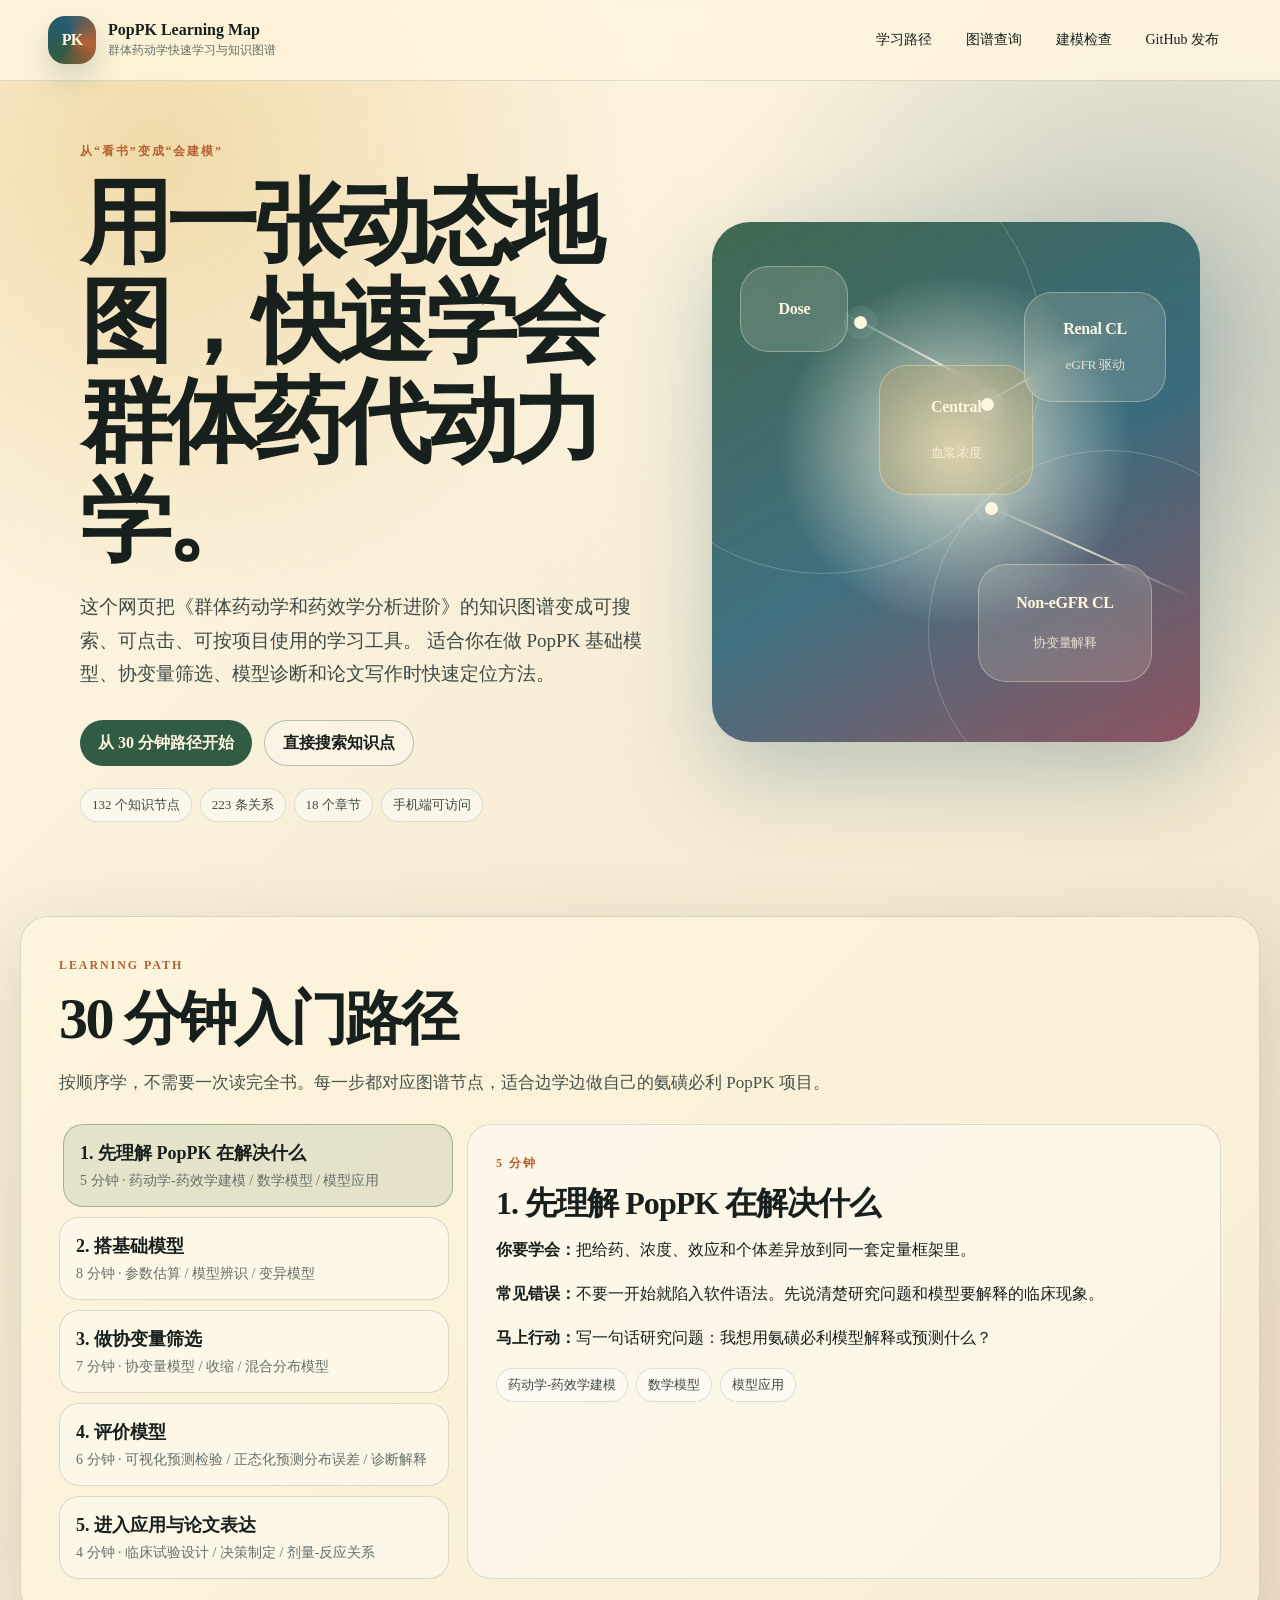
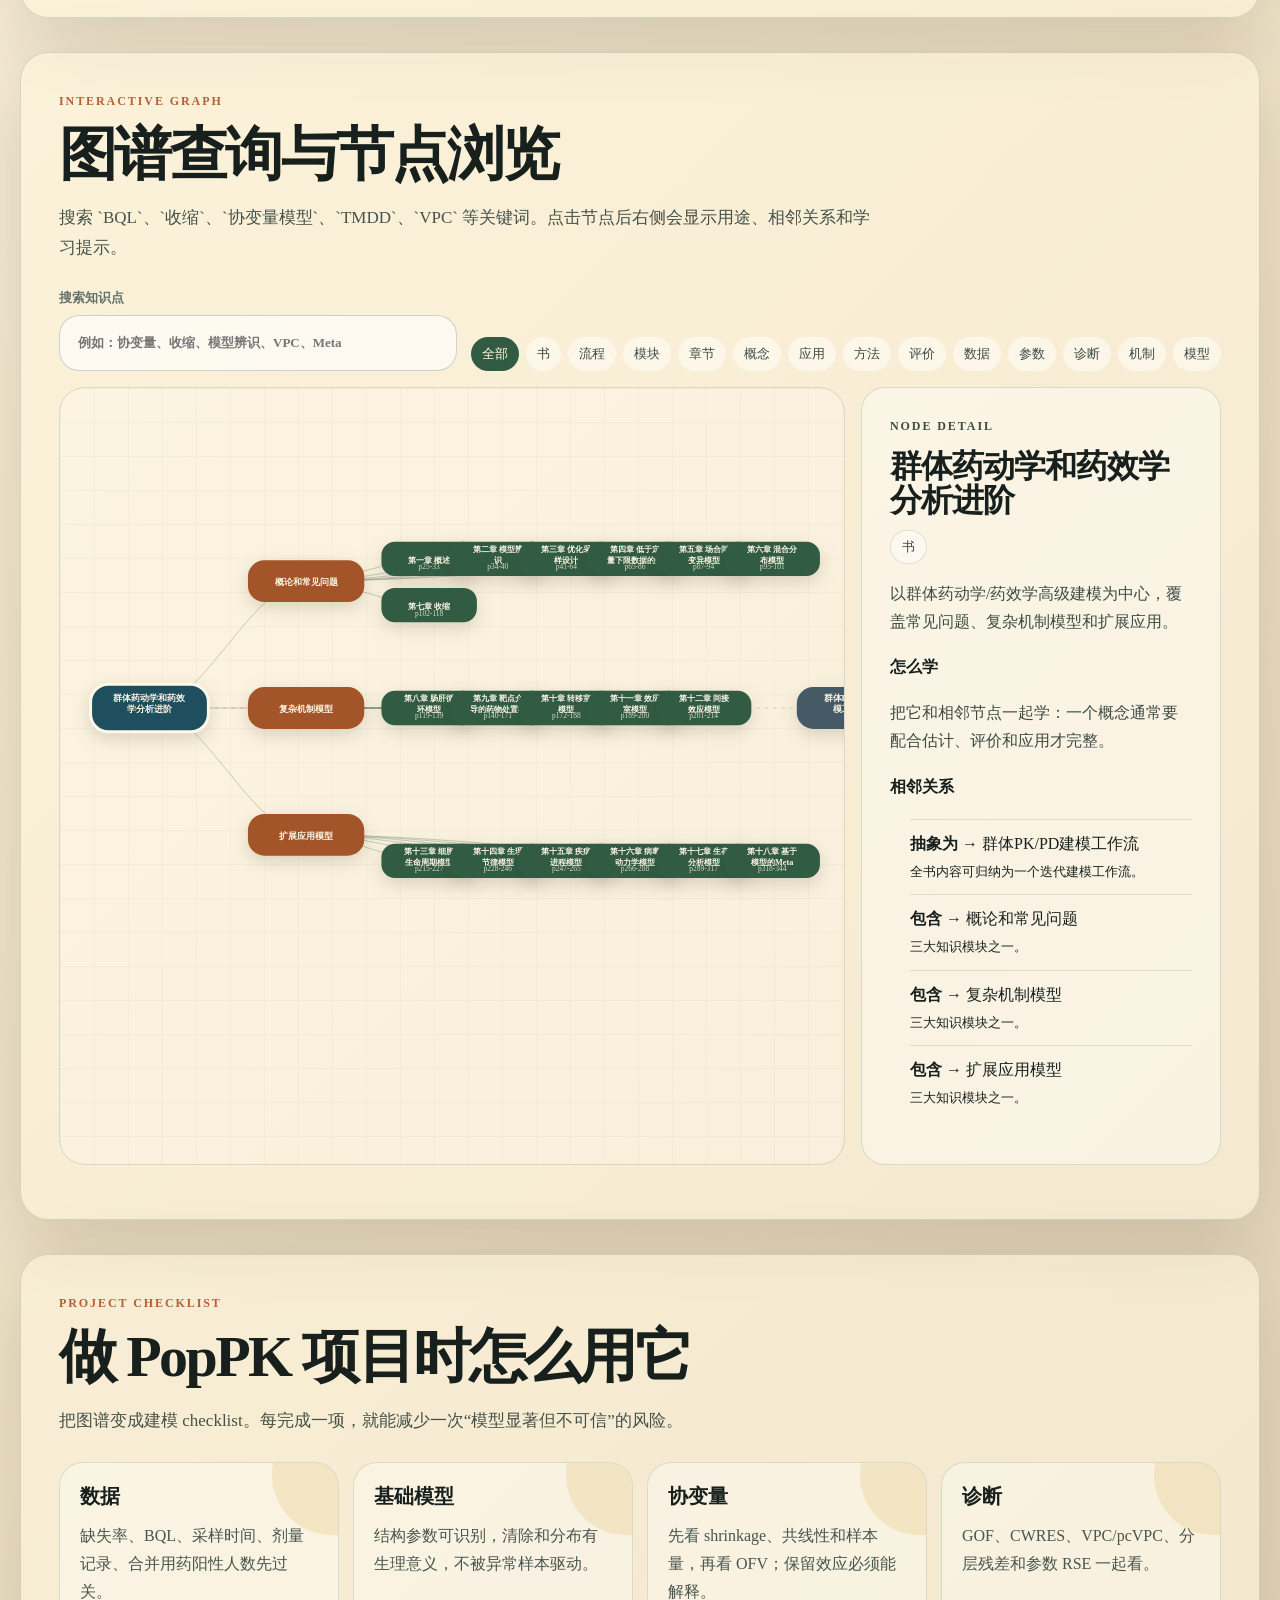
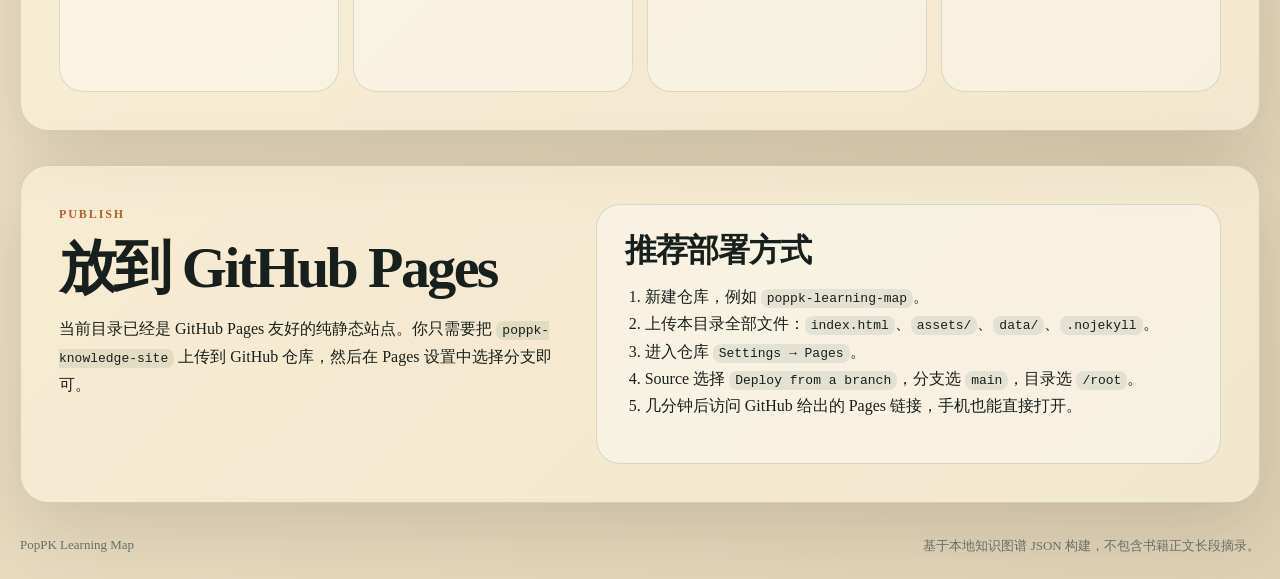
==== index.html @ 2af480b2 "Add PopPK learning map site" ====
<!doctype html>
<html lang="zh-CN">
<head>
  <meta charset="utf-8">
  <meta name="viewport" content="width=device-width, initial-scale=1">
  <meta name="description" content="群体药动学和药效学分析进阶知识图谱：可搜索、可视化、移动端友好的 PopPK 快速学习网站。">
  <title>PopPK 快速学习地图</title>
  <link rel="stylesheet" href="assets/styles.css">
</head>
<body>
  <div class="grain" aria-hidden="true"></div>

  <header class="site-header">
    <a class="brand" href="#top" aria-label="返回首页">
      <span class="brand-mark">PK</span>
      <span>
        <strong>PopPK Learning Map</strong>
        <small>群体药动学快速学习与知识图谱</small>
      </span>
    </a>
    <nav class="top-nav" aria-label="主导航">
      <a href="#learn">学习路径</a>
      <a href="#explore">图谱查询</a>
      <a href="#checklist">建模检查</a>
      <a href="#github">GitHub 发布</a>
    </nav>
  </header>

  <main id="top">
    <section class="hero section-grid">
      <div class="hero-copy">
        <p class="eyebrow">从“看书”变成“会建模”</p>
        <h1>用一张动态地图，快速学会群体药代动力学。</h1>
        <p class="hero-text">
          这个网页把《群体药动学和药效学分析进阶》的知识图谱变成可搜索、可点击、可按项目使用的学习工具。
          适合你在做 PopPK 基础模型、协变量筛选、模型诊断和论文写作时快速定位方法。
        </p>
        <div class="hero-actions">
          <a class="button primary" href="#learn">从 30 分钟路径开始</a>
          <a class="button ghost" href="#explore">直接搜索知识点</a>
        </div>
        <div class="quick-stats" id="quickStats" aria-live="polite">
          <span>载入知识图谱中...</span>
        </div>
      </div>

      <div class="kinetic-card" aria-label="药动学双通道动画示意">
        <div class="compartment dose">Dose</div>
        <div class="flow-line line-a"></div>
        <div class="compartment central">Central<br><small>血浆浓度</small></div>
        <div class="flow-line line-b"></div>
        <div class="compartment renal">Renal CL<br><small>eGFR 驱动</small></div>
        <div class="flow-line line-c"></div>
        <div class="compartment nonrenal">Non-eGFR CL<br><small>协变量解释</small></div>
        <div class="pulse-dot dot-1"></div>
        <div class="pulse-dot dot-2"></div>
        <div class="pulse-dot dot-3"></div>
      </div>
    </section>

    <section class="section" id="learn">
      <div class="section-heading">
        <p class="eyebrow">Learning path</p>
        <h2>30 分钟入门路径</h2>
        <p>按顺序学，不需要一次读完全书。每一步都对应图谱节点，适合边学边做自己的氨磺必利 PopPK 项目。</p>
      </div>
      <div class="learning-board">
        <div class="lesson-list" id="lessonList"></div>
        <article class="lesson-detail" id="lessonDetail">
          <p class="eyebrow">选择左侧步骤</p>
          <h3>学习目标会显示在这里</h3>
          <p>点击任意学习步骤，查看该阶段要掌握的概念、常见错误和项目中该做的检查。</p>
        </article>
      </div>
    </section>

    <section class="section explore" id="explore">
      <div class="section-heading">
        <p class="eyebrow">Interactive graph</p>
        <h2>图谱查询与节点浏览</h2>
        <p>搜索 `BQL`、`收缩`、`协变量模型`、`TMDD`、`VPC` 等关键词。点击节点后右侧会显示用途、相邻关系和学习提示。</p>
      </div>

      <div class="search-panel">
        <label class="search-box">
          <span>搜索知识点</span>
          <input id="searchInput" type="search" placeholder="例如：协变量、收缩、模型辨识、VPC、Meta">
        </label>
        <div class="type-filters" id="typeFilters" aria-label="节点类型筛选"></div>
      </div>

      <div class="explorer-layout">
        <div class="graph-shell">
          <svg id="graphSvg" viewBox="0 0 1180 760" role="img" aria-label="可视化知识图谱"></svg>
        </div>
        <aside class="node-panel" id="nodePanel">
          <p class="eyebrow">Node detail</p>
          <h3>点击一个节点</h3>
          <p>这里会显示概念解释、所在章节和相邻关系。</p>
        </aside>
      </div>

      <div class="result-strip" id="resultStrip" aria-live="polite"></div>
    </section>

    <section class="section" id="checklist">
      <div class="section-heading">
        <p class="eyebrow">Project checklist</p>
        <h2>做 PopPK 项目时怎么用它</h2>
        <p>把图谱变成建模 checklist。每完成一项，就能减少一次“模型显著但不可信”的风险。</p>
      </div>
      <div class="checklist-grid" id="checklistGrid"></div>
    </section>

    <section class="section github-section" id="github">
      <div>
        <p class="eyebrow">Publish</p>
        <h2>放到 GitHub Pages</h2>
        <p>
          当前目录已经是 GitHub Pages 友好的纯静态站点。你只需要把
          <code>poppk-knowledge-site</code> 上传到 GitHub 仓库，然后在 Pages 设置中选择分支即可。
        </p>
      </div>
      <div class="deploy-card">
        <h3>推荐部署方式</h3>
        <ol>
          <li>新建仓库，例如 <code>poppk-learning-map</code>。</li>
          <li>上传本目录全部文件：<code>index.html</code>、<code>assets/</code>、<code>data/</code>、<code>.nojekyll</code>。</li>
          <li>进入仓库 <code>Settings → Pages</code>。</li>
          <li>Source 选择 <code>Deploy from a branch</code>，分支选 <code>main</code>，目录选 <code>/root</code>。</li>
          <li>几分钟后访问 GitHub 给出的 Pages 链接，手机也能直接打开。</li>
        </ol>
      </div>
    </section>
  </main>

  <footer class="site-footer">
    <span>PopPK Learning Map</span>
    <span>基于本地知识图谱 JSON 构建，不包含书籍正文长段摘录。</span>
  </footer>

  <script src="assets/app.js"></script>
</body>
</html>
---- assets/styles.css ----
:root {
  --ink: #17201c;
  --muted: #64706a;
  --paper: #fff7df;
  --cream: #f4ead2;
  --moss: #315c43;
  --copper: #b65f32;
  --lake: #235c73;
  --berry: #7b3348;
  --gold: #d8a53b;
  --line: rgba(49, 92, 67, 0.26);
  --shadow: 0 24px 80px rgba(55, 42, 22, 0.16);
  --radius: 28px;
}

* {
  box-sizing: border-box;
}

html {
  scroll-behavior: smooth;
}

body {
  margin: 0;
  color: var(--ink);
  background:
    radial-gradient(circle at 12% 4%, rgba(216, 165, 59, 0.34), transparent 30rem),
    radial-gradient(circle at 90% 9%, rgba(35, 92, 115, 0.26), transparent 28rem),
    linear-gradient(135deg, #fff8e5 0%, #efe2c7 58%, #dfd1b5 100%);
  font-family: "LXGW WenKai", "霞鹜文楷", "Noto Serif SC", "Source Han Serif SC", "Microsoft YaHei", serif;
  min-height: 100vh;
}

.grain {
  position: fixed;
  inset: 0;
  pointer-events: none;
  opacity: 0.18;
  z-index: 1;
  background-image:
    linear-gradient(rgba(23, 32, 28, 0.04) 1px, transparent 1px),
    linear-gradient(90deg, rgba(23, 32, 28, 0.035) 1px, transparent 1px);
  background-size: 26px 26px;
  mask-image: radial-gradient(circle at center, black, transparent 85%);
}

.site-header,
main,
.site-footer {
  position: relative;
  z-index: 2;
}

.site-header {
  position: sticky;
  top: 0;
  display: flex;
  align-items: center;
  justify-content: space-between;
  gap: 18px;
  padding: 16px clamp(18px, 4vw, 48px);
  background: rgba(255, 247, 223, 0.78);
  backdrop-filter: blur(16px);
  border-bottom: 1px solid rgba(49, 92, 67, 0.16);
  z-index: 20;
}

.brand {
  display: inline-flex;
  align-items: center;
  gap: 12px;
  color: inherit;
  text-decoration: none;
}

.brand-mark {
  display: grid;
  place-items: center;
  width: 48px;
  height: 48px;
  border-radius: 17px;
  color: #fff7df;
  background: conic-gradient(from 220deg, var(--moss), var(--lake), var(--copper), var(--moss));
  font-weight: 900;
  letter-spacing: -0.05em;
  box-shadow: 0 14px 28px rgba(49, 92, 67, 0.2);
}

.brand strong,
.brand small {
  display: block;
}

.brand strong {
  font-size: 16px;
  line-height: 1.1;
}

.brand small {
  color: var(--muted);
  font-size: 12px;
  margin-top: 3px;
}

.top-nav {
  display: flex;
  align-items: center;
  gap: 8px;
  flex-wrap: wrap;
}

.top-nav a {
  color: var(--ink);
  text-decoration: none;
  padding: 9px 13px;
  border-radius: 999px;
  font-size: 14px;
  transition: 180ms ease;
}

.top-nav a:hover {
  background: rgba(49, 92, 67, 0.1);
  transform: translateY(-1px);
}

main {
  width: min(1240px, calc(100% - 28px));
  margin: 0 auto;
}

.section {
  margin: 34px 0;
  padding: clamp(22px, 4vw, 38px);
  border: 1px solid rgba(49, 92, 67, 0.18);
  border-radius: var(--radius);
  background: rgba(255, 247, 223, 0.58);
  box-shadow: var(--shadow);
  overflow: hidden;
}

.section-grid {
  display: grid;
  grid-template-columns: minmax(0, 1.08fr) minmax(340px, 0.92fr);
  gap: clamp(24px, 5vw, 60px);
  align-items: center;
}

.hero {
  min-height: calc(100vh - 104px);
  padding: clamp(26px, 6vw, 60px);
}

.eyebrow {
  margin: 0 0 12px;
  color: var(--copper);
  text-transform: uppercase;
  letter-spacing: 0.16em;
  font-weight: 800;
  font-size: 12px;
}

h1,
h2,
h3 {
  margin: 0;
  line-height: 1.08;
}

h1 {
  font-size: clamp(42px, 8.8vw, 92px);
  max-width: 880px;
  letter-spacing: -0.06em;
}

h2 {
  font-size: clamp(30px, 5vw, 58px);
  letter-spacing: -0.045em;
}

h3 {
  font-size: clamp(21px, 3vw, 32px);
  letter-spacing: -0.03em;
}

p {
  line-height: 1.75;
}

.hero-text {
  max-width: 720px;
  color: #3f4a44;
  font-size: clamp(16px, 2vw, 19px);
}

.hero-actions {
  display: flex;
  flex-wrap: wrap;
  gap: 12px;
  margin: 30px 0 22px;
}

.button {
  display: inline-flex;
  align-items: center;
  justify-content: center;
  min-height: 46px;
  padding: 0 18px;
  border-radius: 999px;
  color: inherit;
  text-decoration: none;
  font-weight: 800;
  transition: 180ms ease;
}

.button.primary {
  color: #fff7df;
  background: var(--moss);
}

.button.ghost {
  border: 1px solid rgba(49, 92, 67, 0.34);
  background: rgba(255, 255, 255, 0.3);
}

.button:hover {
  transform: translateY(-2px);
  box-shadow: 0 12px 28px rgba(49, 92, 67, 0.18);
}

.quick-stats {
  display: flex;
  flex-wrap: wrap;
  gap: 8px;
}

.quick-stats span,
.type-chip,
.node-chip {
  display: inline-flex;
  align-items: center;
  gap: 6px;
  min-height: 34px;
  padding: 7px 11px;
  border-radius: 999px;
  background: rgba(255, 255, 255, 0.46);
  border: 1px solid rgba(49, 92, 67, 0.16);
  color: #3d4a42;
  font-size: 13px;
}

.kinetic-card {
  position: relative;
  min-height: 520px;
  border-radius: 38px;
  background:
    radial-gradient(circle at 50% 44%, rgba(255, 247, 223, 0.84), transparent 11rem),
    linear-gradient(150deg, rgba(49, 92, 67, 0.92), rgba(35, 92, 115, 0.86) 54%, rgba(123, 51, 72, 0.82));
  overflow: hidden;
  box-shadow: 0 34px 90px rgba(35, 92, 115, 0.28);
}

.kinetic-card::before,
.kinetic-card::after {
  content: "";
  position: absolute;
  border-radius: 50%;
  border: 1px solid rgba(255, 247, 223, 0.24);
  animation: orbit 18s linear infinite;
}

.kinetic-card::before {
  width: 440px;
  height: 440px;
  left: -110px;
  top: -90px;
}

.kinetic-card::after {
  width: 360px;
  height: 360px;
  right: -90px;
  bottom: -70px;
  animation-direction: reverse;
}

.compartment {
  position: absolute;
  display: grid;
  place-items: center;
  text-align: center;
  border-radius: 28px;
  color: #fff7df;
  padding: 18px;
  font-weight: 900;
  letter-spacing: -0.02em;
  background: rgba(255, 247, 223, 0.14);
  border: 1px solid rgba(255, 247, 223, 0.34);
  backdrop-filter: blur(8px);
}

.compartment small {
  font-weight: 500;
  opacity: 0.8;
}

.dose {
  left: 28px;
  top: 44px;
  width: 108px;
  height: 86px;
}

.central {
  left: 50%;
  top: 40%;
  width: 154px;
  height: 130px;
  transform: translate(-50%, -50%);
  background: rgba(216, 165, 59, 0.22);
}

.renal {
  right: 34px;
  top: 70px;
  width: 142px;
  height: 110px;
}

.nonrenal {
  right: 48px;
  bottom: 60px;
  width: 174px;
  height: 118px;
}

.flow-line {
  position: absolute;
  height: 2px;
  background: linear-gradient(90deg, transparent, rgba(255, 247, 223, 0.78), transparent);
  transform-origin: left center;
}

.line-a {
  left: 128px;
  top: 88px;
  width: 220px;
  transform: rotate(28deg);
}

.line-b {
  left: 55%;
  top: 35%;
  width: 210px;
  transform: rotate(-29deg);
}

.line-c {
  left: 55%;
  top: 54%;
  width: 230px;
  transform: rotate(24deg);
}

.pulse-dot {
  position: absolute;
  width: 13px;
  height: 13px;
  border-radius: 50%;
  background: #fff7df;
  box-shadow: 0 0 0 10px rgba(255, 247, 223, 0.08);
  animation: molecule 4.8s ease-in-out infinite;
}

.dot-1 {
  left: 142px;
  top: 94px;
}

.dot-2 {
  left: 55%;
  top: 34%;
  animation-delay: 0.9s;
}

.dot-3 {
  left: 56%;
  top: 54%;
  animation-delay: 1.8s;
}

.section-heading {
  max-width: 820px;
  margin-bottom: 26px;
}

.section-heading p:not(.eyebrow) {
  color: #465149;
  font-size: 17px;
}

.learning-board {
  display: grid;
  grid-template-columns: minmax(260px, 390px) minmax(0, 1fr);
  gap: 18px;
}

.lesson-list {
  display: grid;
  gap: 10px;
}

.lesson-card {
  width: 100%;
  text-align: left;
  border: 1px solid rgba(49, 92, 67, 0.18);
  border-radius: 20px;
  padding: 16px;
  background: rgba(255, 255, 255, 0.36);
  color: inherit;
  cursor: pointer;
  transition: 180ms ease;
  font: inherit;
}

.lesson-card:hover,
.lesson-card.active {
  transform: translateX(4px);
  background: rgba(49, 92, 67, 0.11);
  border-color: rgba(49, 92, 67, 0.36);
}

.lesson-card strong {
  display: block;
  margin-bottom: 6px;
  font-size: 18px;
}

.lesson-card span {
  color: var(--muted);
  font-size: 14px;
}

.lesson-detail,
.node-panel,
.deploy-card {
  border-radius: 24px;
  border: 1px solid rgba(49, 92, 67, 0.17);
  background: rgba(255, 255, 255, 0.38);
  padding: clamp(18px, 3vw, 28px);
}

.lesson-detail ul,
.deploy-card ol,
.node-panel ul {
  padding-left: 20px;
  line-height: 1.7;
}

.search-panel {
  display: grid;
  grid-template-columns: minmax(280px, 1fr) auto;
  gap: 14px;
  align-items: end;
  margin-bottom: 16px;
}

.search-box {
  display: grid;
  gap: 8px;
  color: var(--muted);
  font-weight: 800;
  font-size: 13px;
}

.search-box input {
  width: 100%;
  border: 1px solid rgba(49, 92, 67, 0.24);
  border-radius: 20px;
  min-height: 56px;
  padding: 0 18px;
  background: rgba(255, 255, 255, 0.62);
  color: var(--ink);
  font: inherit;
  outline: none;
}

.search-box input:focus {
  border-color: var(--moss);
  box-shadow: 0 0 0 4px rgba(49, 92, 67, 0.12);
}

.type-filters {
  display: flex;
  flex-wrap: wrap;
  justify-content: flex-end;
  gap: 7px;
}

.type-chip {
  cursor: pointer;
  border: 0;
  font-family: inherit;
}

.type-chip.active {
  color: #fff7df;
  background: var(--moss);
}

.explorer-layout {
  display: grid;
  grid-template-columns: minmax(0, 1fr) 360px;
  gap: 16px;
}

.graph-shell {
  min-height: 520px;
  overflow: auto;
  border-radius: 26px;
  border: 1px solid rgba(49, 92, 67, 0.16);
  background:
    linear-gradient(rgba(49, 92, 67, 0.04) 1px, transparent 1px),
    linear-gradient(90deg, rgba(49, 92, 67, 0.035) 1px, transparent 1px),
    rgba(255, 255, 255, 0.22);
  background-size: 34px 34px;
}

#graphSvg {
  display: block;
  min-width: 880px;
  width: 100%;
  height: 640px;
}

.kg-edge {
  stroke: rgba(49, 92, 67, 0.28);
  stroke-width: 1.3;
  fill: none;
}

.kg-edge.semantic {
  stroke-dasharray: 5 6;
  stroke: rgba(182, 95, 50, 0.28);
}

.kg-node {
  cursor: pointer;
}

.kg-node circle,
.kg-node rect {
  filter: drop-shadow(0 8px 12px rgba(47, 40, 20, 0.16));
}

.kg-node text {
  pointer-events: none;
  font-family: "LXGW WenKai", "霞鹜文楷", "Noto Serif SC", serif;
  fill: #fff8e8;
  font-weight: 800;
}

.kg-node .caption {
  fill: rgba(255, 248, 232, 0.82);
  font-size: 10px;
  font-weight: 500;
}

.kg-node.dim {
  opacity: 0.18;
}

.kg-node.active circle,
.kg-node.active rect {
  stroke: #fff8e8;
  stroke-width: 4;
}

.node-panel {
  position: sticky;
  top: 96px;
  max-height: calc(100vh - 118px);
  overflow: auto;
}

.node-panel h3 {
  margin-bottom: 12px;
}

.node-panel p {
  color: #3d4b43;
}

.relation-list {
  list-style: none;
  padding: 0;
}

.relation-list li {
  padding: 10px 0;
  border-top: 1px solid rgba(49, 92, 67, 0.14);
}

.result-strip {
  display: grid;
  grid-template-columns: repeat(auto-fit, minmax(210px, 1fr));
  gap: 10px;
  margin-top: 16px;
}

.node-chip {
  justify-content: flex-start;
  border-radius: 17px;
  cursor: pointer;
  transition: 180ms ease;
}

.node-chip:hover {
  transform: translateY(-2px);
  background: rgba(255, 255, 255, 0.68);
}

.checklist-grid {
  display: grid;
  grid-template-columns: repeat(4, minmax(0, 1fr));
  gap: 14px;
}

.check-card {
  position: relative;
  min-height: 230px;
  border-radius: 24px;
  border: 1px solid rgba(49, 92, 67, 0.16);
  padding: 20px;
  background: rgba(255, 255, 255, 0.34);
  overflow: hidden;
}

.check-card::after {
  content: "";
  position: absolute;
  width: 120px;
  height: 120px;
  right: -54px;
  top: -48px;
  border-radius: 50%;
  background: rgba(216, 165, 59, 0.18);
}

.check-card strong {
  display: block;
  font-size: 20px;
  margin-bottom: 12px;
}

.check-card p {
  color: #49554e;
  margin: 0;
}

.github-section {
  display: grid;
  grid-template-columns: minmax(0, 0.82fr) minmax(320px, 1fr);
  gap: 24px;
  align-items: start;
}

code {
  padding: 2px 6px;
  border-radius: 8px;
  background: rgba(49, 92, 67, 0.1);
}

.site-footer {
  width: min(1240px, calc(100% - 28px));
  margin: 0 auto 24px;
  display: flex;
  justify-content: space-between;
  gap: 12px;
  color: var(--muted);
  font-size: 13px;
}

@keyframes orbit {
  to {
    transform: rotate(360deg);
  }
}

@keyframes molecule {
  0%,
  100% {
    transform: translate(0, 0) scale(0.9);
    opacity: 0.45;
  }
  50% {
    transform: translate(96px, 44px) scale(1.2);
    opacity: 1;
  }
}

@media (max-width: 980px) {
  .site-header {
    align-items: flex-start;
    flex-direction: column;
  }

  .top-nav {
    width: 100%;
    overflow-x: auto;
    flex-wrap: nowrap;
    padding-bottom: 2px;
  }

  .section-grid,
  .learning-board,
  .search-panel,
  .explorer-layout,
  .github-section {
    grid-template-columns: 1fr;
  }

  .hero {
    min-height: auto;
  }

  .kinetic-card {
    min-height: 430px;
  }

  .node-panel {
    position: static;
    max-height: none;
  }

  .type-filters {
    justify-content: flex-start;
  }

  .checklist-grid {
    grid-template-columns: repeat(2, minmax(0, 1fr));
  }
}

@media (max-width: 620px) {
  main,
  .site-footer {
    width: min(100% - 18px, 1240px);
  }

  .section {
    margin: 18px 0;
    border-radius: 22px;
    padding: 18px;
  }

  h1 {
    font-size: clamp(38px, 13vw, 64px);
  }

  .brand small {
    display: none;
  }

  .hero-actions {
    flex-direction: column;
  }

  .button {
    width: 100%;
  }

  .kinetic-card {
    min-height: 380px;
  }

  .dose {
    left: 16px;
    top: 28px;
  }

  .renal {
    right: 16px;
    top: 48px;
  }

  .nonrenal {
    right: 18px;
    bottom: 36px;
  }

  .central {
    top: 44%;
  }

  .checklist-grid {
    grid-template-columns: 1fr;
  }

  .site-footer {
    flex-direction: column;
  }
}

@media (prefers-reduced-motion: reduce) {
  *,
  *::before,
  *::after {
    animation-duration: 0.001ms !important;
    animation-iteration-count: 1 !important;
    scroll-behavior: auto !important;
    transition: none !important;
  }
}
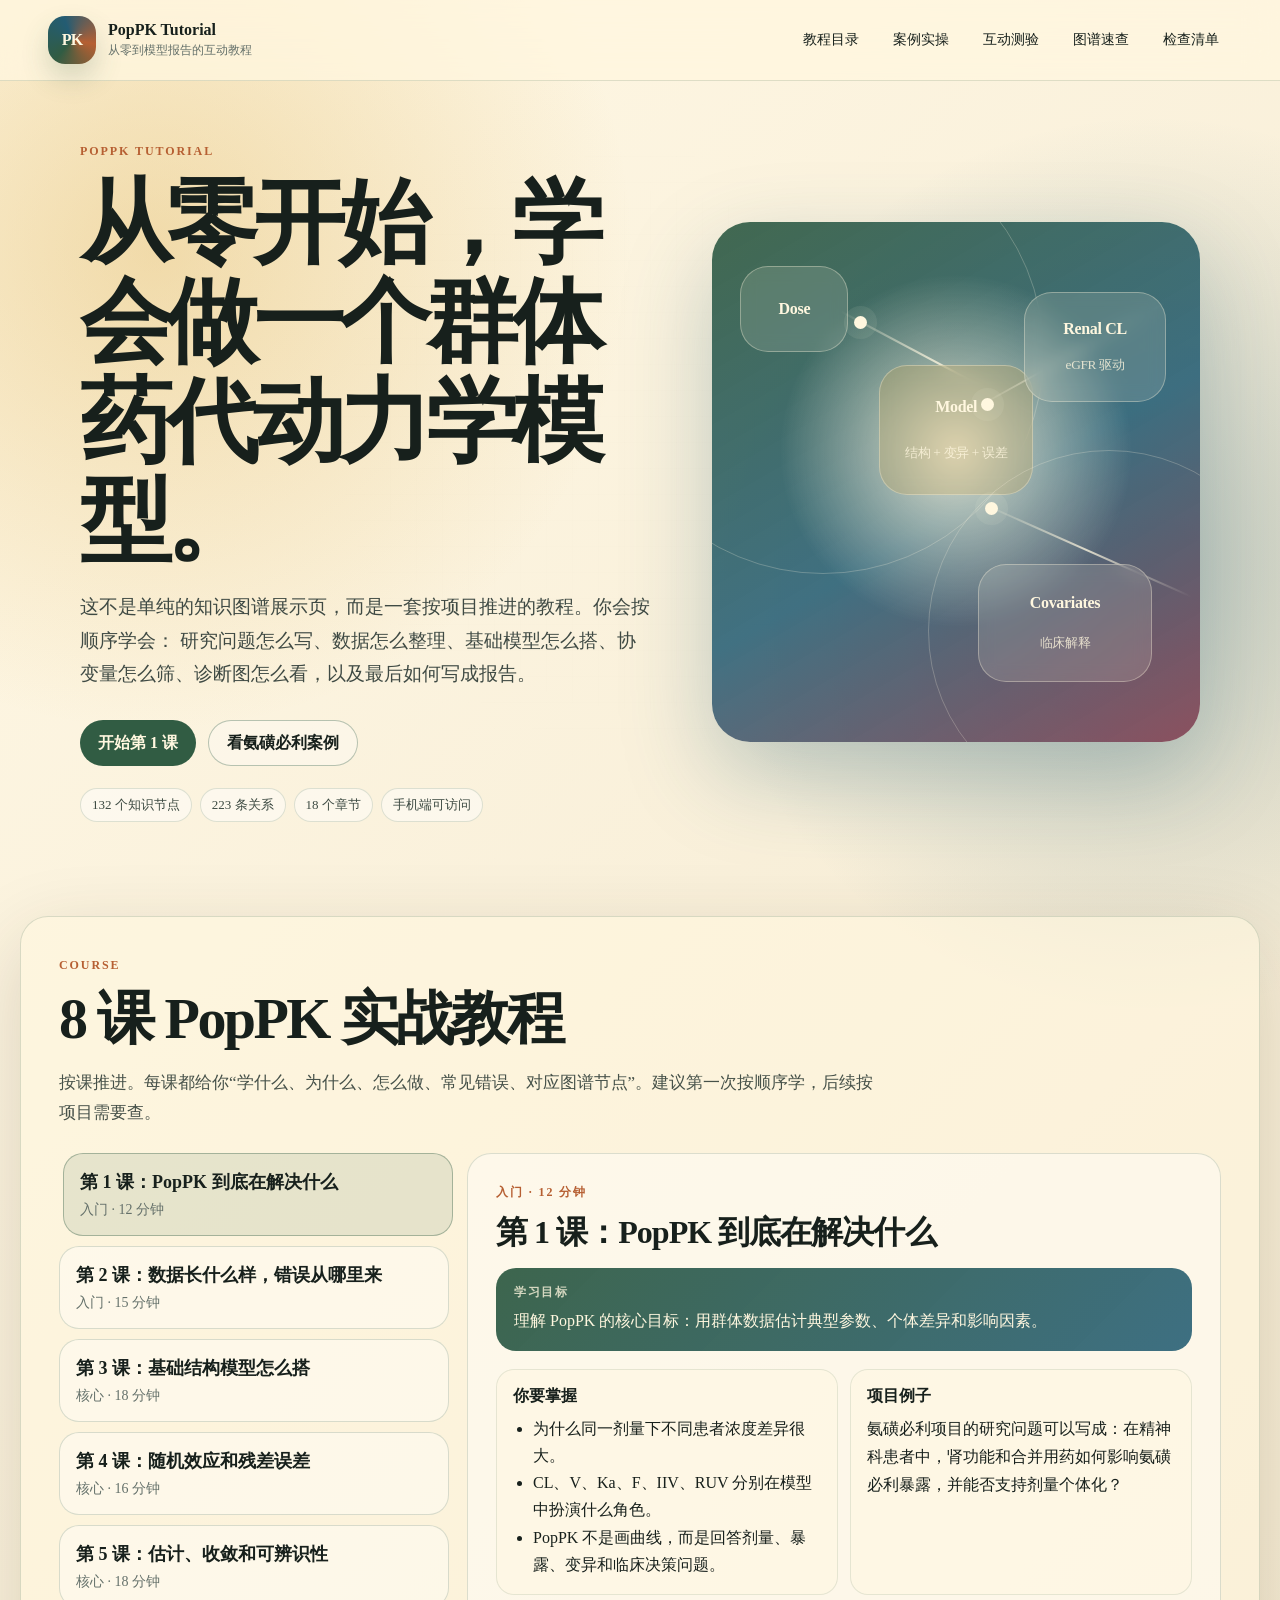
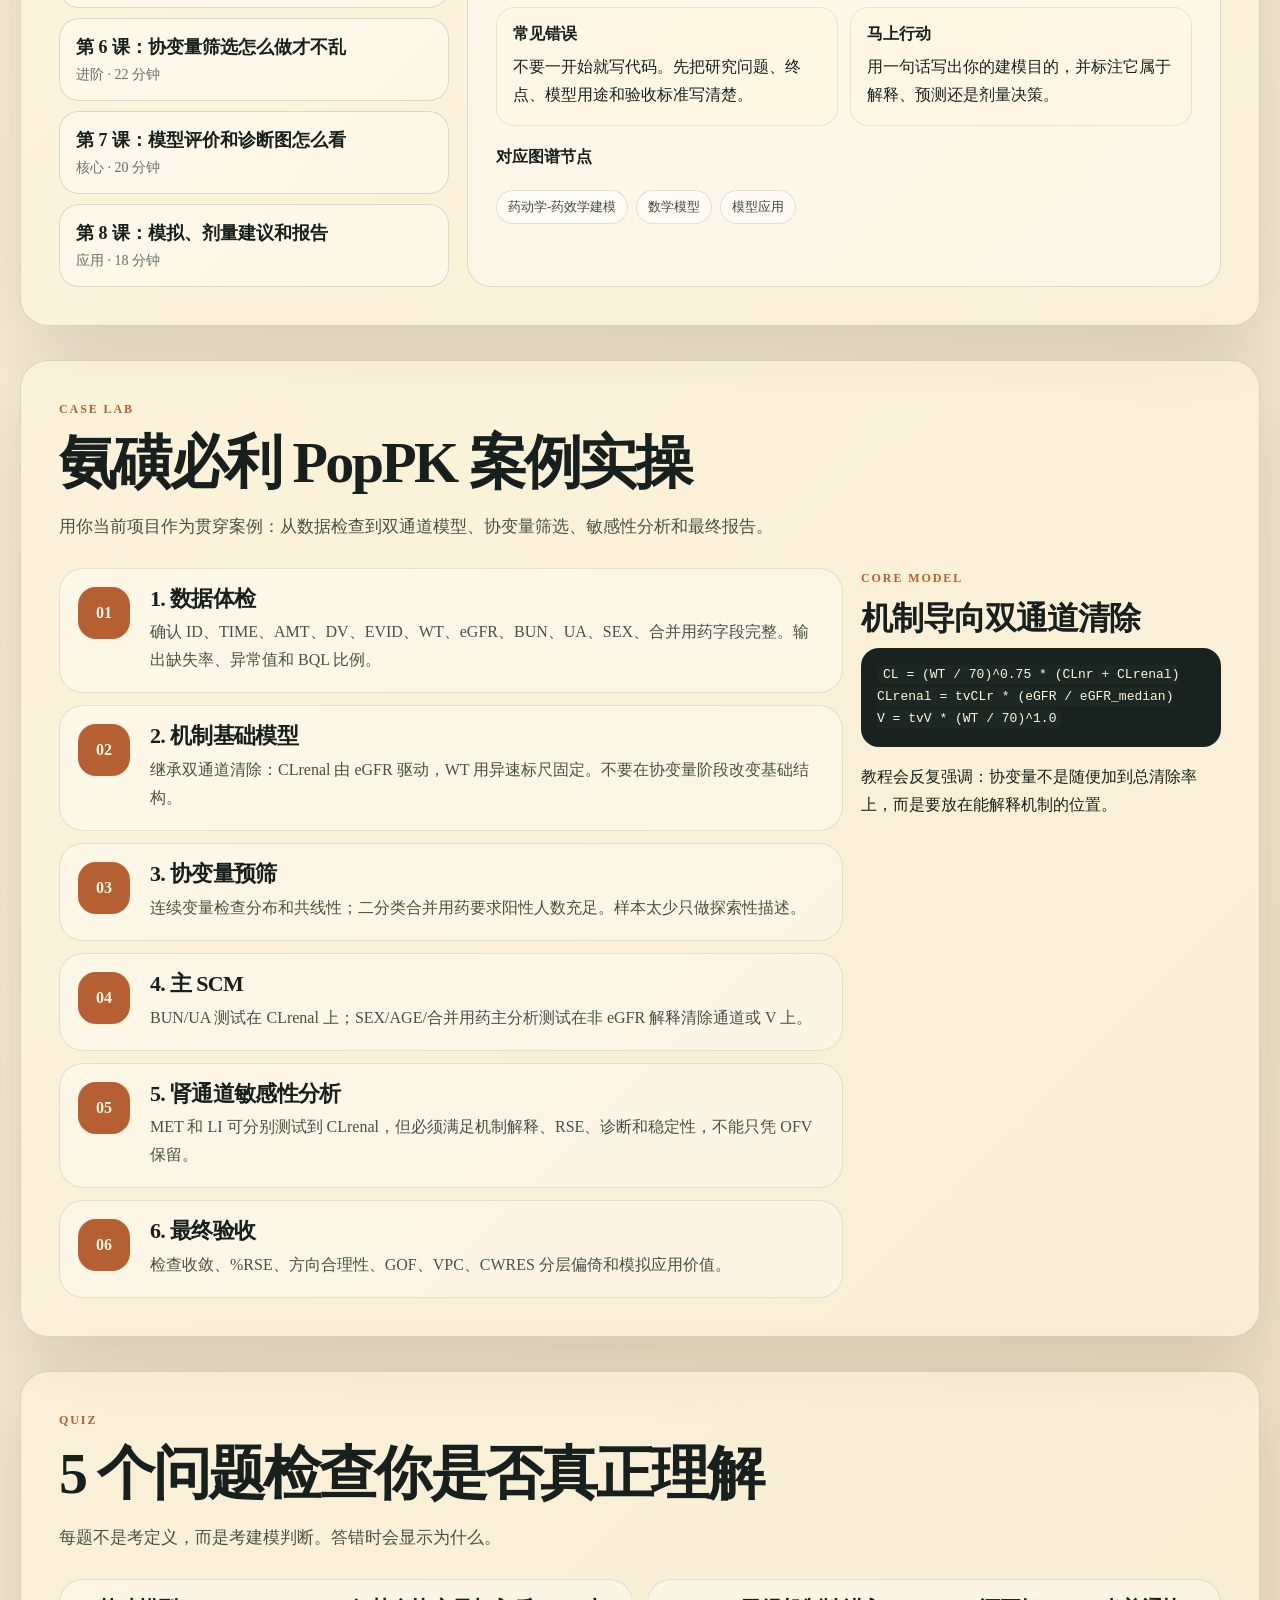
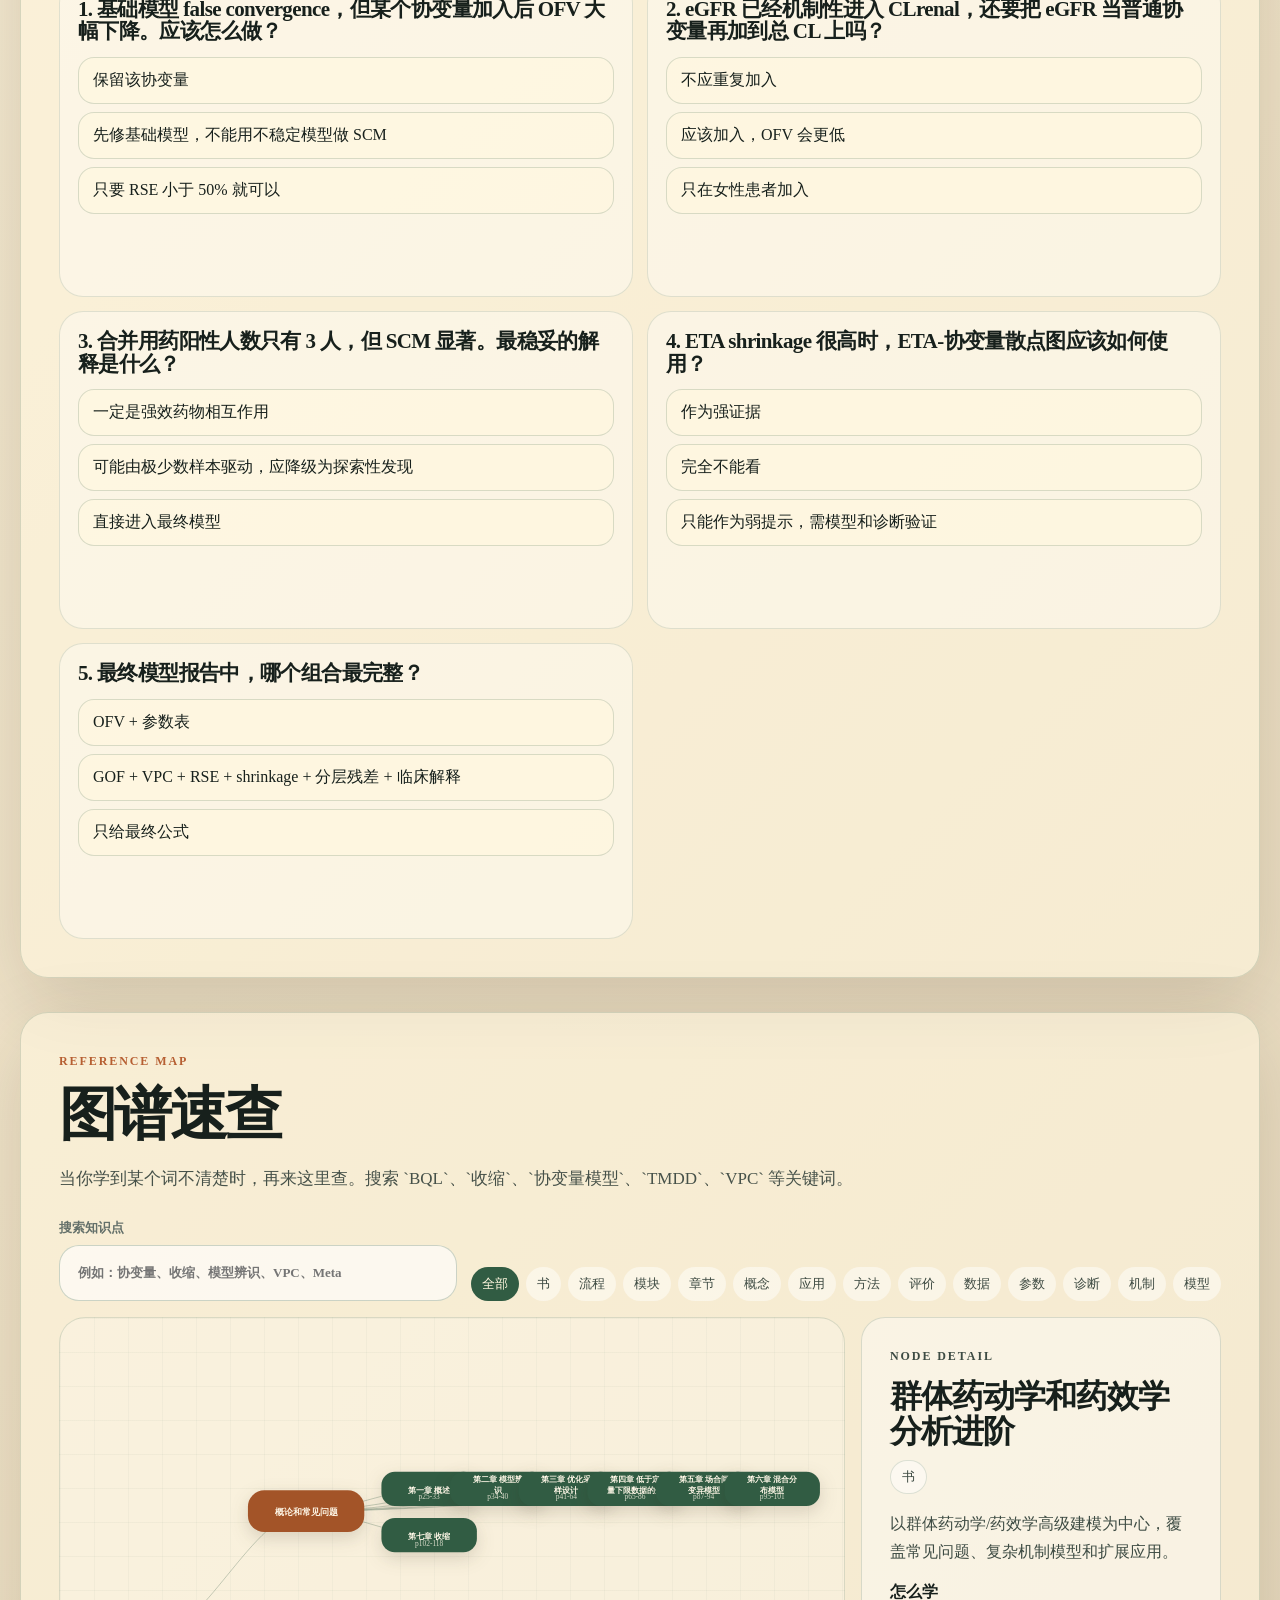
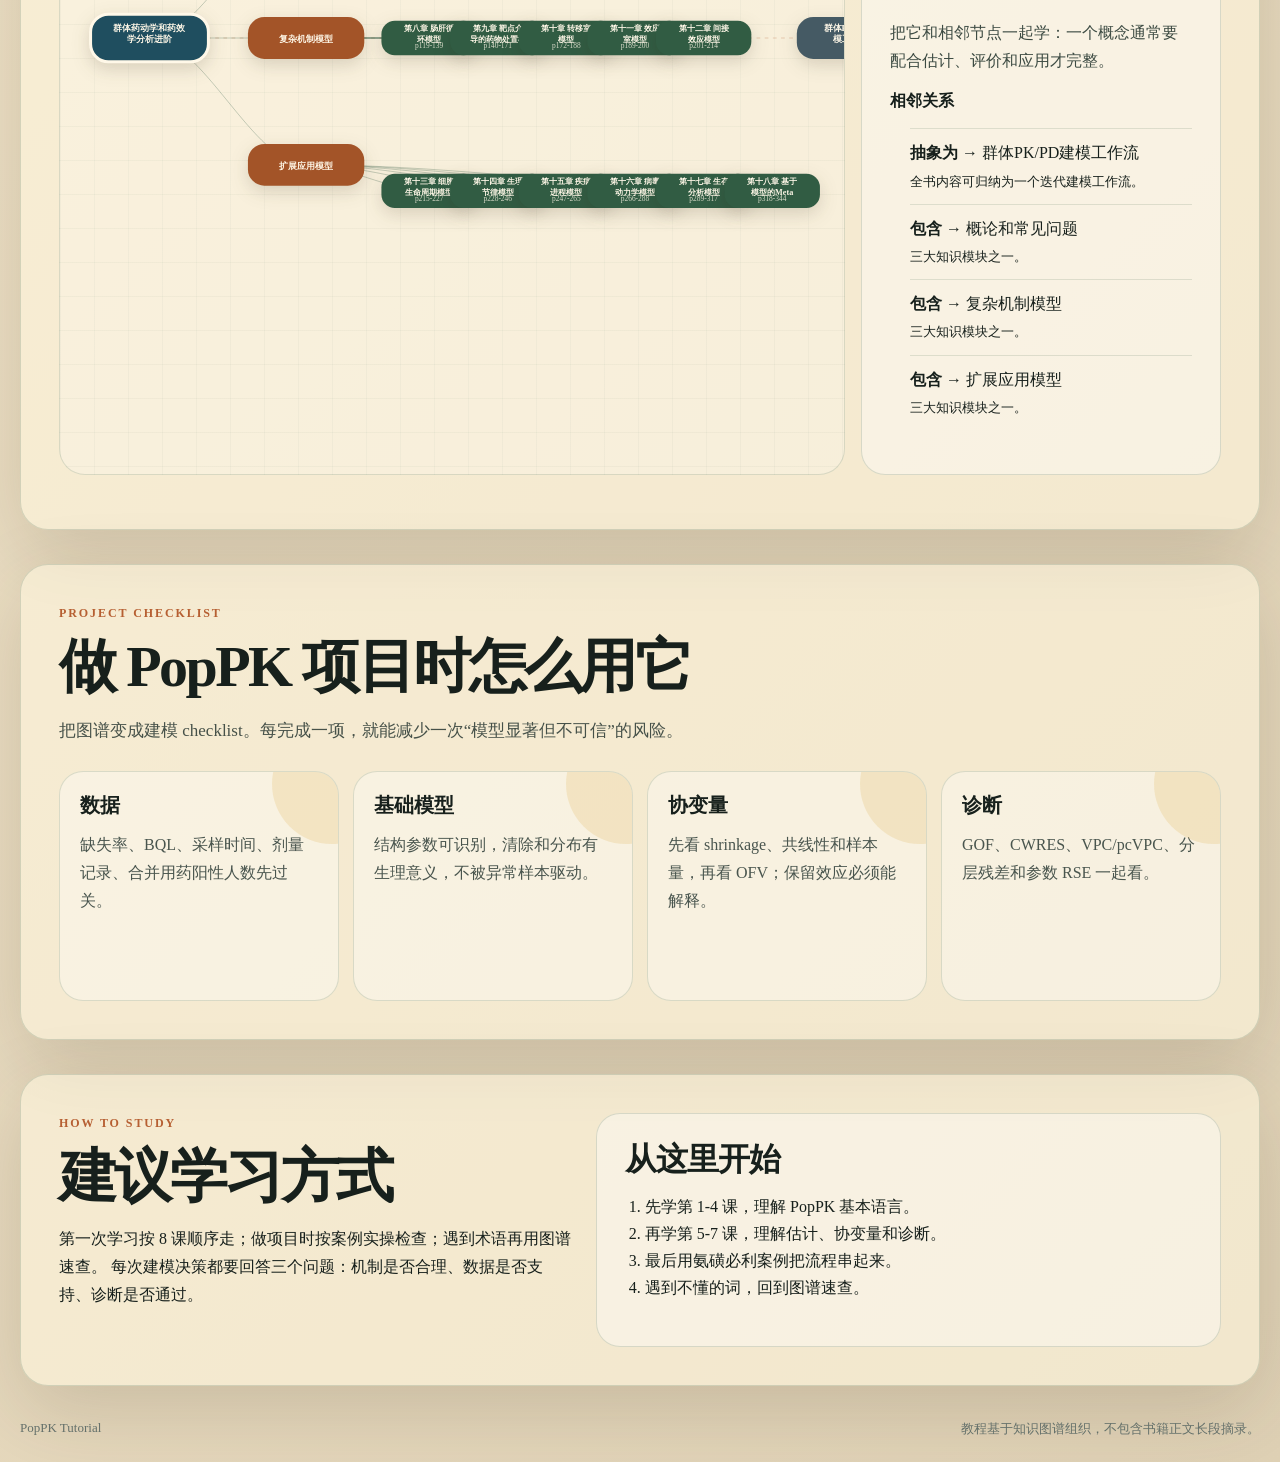
==== commit c0152c13: "Convert PopPK map into interactive tutorial" ====
--- a/index.html
+++ b/index.html
@@ -3,8 +3,8 @@
 <head>
   <meta charset="utf-8">
   <meta name="viewport" content="width=device-width, initial-scale=1">
-  <meta name="description" content="群体药动学和药效学分析进阶知识图谱：可搜索、可视化、移动端友好的 PopPK 快速学习网站。">
-  <title>PopPK 快速学习地图</title>
+  <meta name="description" content="群体药动学 PopPK 互动教程：从研究问题、数据、基础模型、协变量筛选到模型诊断和报告。">
+  <title>PopPK 互动教程</title>
   <link rel="stylesheet" href="assets/styles.css">
 </head>
 <body>
@@ -14,30 +14,31 @@
     <a class="brand" href="#top" aria-label="返回首页">
       <span class="brand-mark">PK</span>
       <span>
-        <strong>PopPK Learning Map</strong>
-        <small>群体药动学快速学习与知识图谱</small>
+        <strong>PopPK Tutorial</strong>
+        <small>从零到模型报告的互动教程</small>
       </span>
     </a>
     <nav class="top-nav" aria-label="主导航">
-      <a href="#learn">学习路径</a>
-      <a href="#explore">图谱查询</a>
-      <a href="#checklist">建模检查</a>
-      <a href="#github">GitHub 发布</a>
+      <a href="#learn">教程目录</a>
+      <a href="#caseLab">案例实操</a>
+      <a href="#quiz">互动测验</a>
+      <a href="#explore">图谱速查</a>
+      <a href="#checklist">检查清单</a>
     </nav>
   </header>
 
   <main id="top">
     <section class="hero section-grid">
       <div class="hero-copy">
-        <p class="eyebrow">从“看书”变成“会建模”</p>
-        <h1>用一张动态地图，快速学会群体药代动力学。</h1>
+        <p class="eyebrow">PopPK tutorial</p>
+        <h1>从零开始，学会做一个群体药代动力学模型。</h1>
         <p class="hero-text">
-          这个网页把《群体药动学和药效学分析进阶》的知识图谱变成可搜索、可点击、可按项目使用的学习工具。
-          适合你在做 PopPK 基础模型、协变量筛选、模型诊断和论文写作时快速定位方法。
+          这不是单纯的知识图谱展示页，而是一套按项目推进的教程。你会按顺序学会：
+          研究问题怎么写、数据怎么整理、基础模型怎么搭、协变量怎么筛、诊断图怎么看，以及最后如何写成报告。
         </p>
         <div class="hero-actions">
-          <a class="button primary" href="#learn">从 30 分钟路径开始</a>
-          <a class="button ghost" href="#explore">直接搜索知识点</a>
+          <a class="button primary" href="#learn">开始第 1 课</a>
+          <a class="button ghost" href="#caseLab">看氨磺必利案例</a>
         </div>
         <div class="quick-stats" id="quickStats" aria-live="polite">
           <span>载入知识图谱中...</span>
@@ -47,11 +48,11 @@
       <div class="kinetic-card" aria-label="药动学双通道动画示意">
         <div class="compartment dose">Dose</div>
         <div class="flow-line line-a"></div>
-        <div class="compartment central">Central<br><small>血浆浓度</small></div>
+        <div class="compartment central">Model<br><small>结构 + 变异 + 误差</small></div>
         <div class="flow-line line-b"></div>
         <div class="compartment renal">Renal CL<br><small>eGFR 驱动</small></div>
         <div class="flow-line line-c"></div>
-        <div class="compartment nonrenal">Non-eGFR CL<br><small>协变量解释</small></div>
+        <div class="compartment nonrenal">Covariates<br><small>临床解释</small></div>
         <div class="pulse-dot dot-1"></div>
         <div class="pulse-dot dot-2"></div>
         <div class="pulse-dot dot-3"></div>
@@ -60,25 +61,53 @@
 
     <section class="section" id="learn">
       <div class="section-heading">
-        <p class="eyebrow">Learning path</p>
-        <h2>30 分钟入门路径</h2>
-        <p>按顺序学，不需要一次读完全书。每一步都对应图谱节点，适合边学边做自己的氨磺必利 PopPK 项目。</p>
+        <p class="eyebrow">Course</p>
+        <h2>8 课 PopPK 实战教程</h2>
+        <p>按课推进。每课都给你“学什么、为什么、怎么做、常见错误、对应图谱节点”。建议第一次按顺序学，后续按项目需要查。</p>
       </div>
       <div class="learning-board">
         <div class="lesson-list" id="lessonList"></div>
         <article class="lesson-detail" id="lessonDetail">
-          <p class="eyebrow">选择左侧步骤</p>
-          <h3>学习目标会显示在这里</h3>
-          <p>点击任意学习步骤，查看该阶段要掌握的概念、常见错误和项目中该做的检查。</p>
+          <p class="eyebrow">选择一课</p>
+          <h3>教程内容会显示在这里</h3>
+          <p>点击左侧课程，查看学习目标、核心概念、实操任务和对应图谱节点。</p>
         </article>
       </div>
     </section>
 
+    <section class="section" id="caseLab">
+      <div class="section-heading">
+        <p class="eyebrow">Case lab</p>
+        <h2>氨磺必利 PopPK 案例实操</h2>
+        <p>用你当前项目作为贯穿案例：从数据检查到双通道模型、协变量筛选、敏感性分析和最终报告。</p>
+      </div>
+      <div class="case-layout">
+        <div class="case-timeline" id="caseSteps"></div>
+        <aside class="formula-card">
+          <p class="eyebrow">Core model</p>
+          <h3>机制导向双通道清除</h3>
+          <pre><code>CL = (WT / 70)^0.75 * (CLnr + CLrenal)
+CLrenal = tvCLr * (eGFR / eGFR_median)
+V = tvV * (WT / 70)^1.0</code></pre>
+          <p>教程会反复强调：协变量不是随便加到总清除率上，而是要放在能解释机制的位置。</p>
+        </aside>
+      </div>
+    </section>
+
+    <section class="section" id="quiz">
+      <div class="section-heading">
+        <p class="eyebrow">Quiz</p>
+        <h2>5 个问题检查你是否真正理解</h2>
+        <p>每题不是考定义，而是考建模判断。答错时会显示为什么。</p>
+      </div>
+      <div class="quiz-box" id="quizBox"></div>
+    </section>
+
     <section class="section explore" id="explore">
       <div class="section-heading">
-        <p class="eyebrow">Interactive graph</p>
-        <h2>图谱查询与节点浏览</h2>
-        <p>搜索 `BQL`、`收缩`、`协变量模型`、`TMDD`、`VPC` 等关键词。点击节点后右侧会显示用途、相邻关系和学习提示。</p>
+        <p class="eyebrow">Reference map</p>
+        <h2>图谱速查</h2>
+        <p>当你学到某个词不清楚时，再来这里查。搜索 `BQL`、`收缩`、`协变量模型`、`TMDD`、`VPC` 等关键词。</p>
       </div>
 
       <div class="search-panel">
@@ -112,31 +141,30 @@
       <div class="checklist-grid" id="checklistGrid"></div>
     </section>
 
-    <section class="section github-section" id="github">
+    <section class="section github-section" id="about">
       <div>
-        <p class="eyebrow">Publish</p>
-        <h2>放到 GitHub Pages</h2>
+        <p class="eyebrow">How to study</p>
+        <h2>建议学习方式</h2>
         <p>
-          当前目录已经是 GitHub Pages 友好的纯静态站点。你只需要把
-          <code>poppk-knowledge-site</code> 上传到 GitHub 仓库，然后在 Pages 设置中选择分支即可。
+          第一次学习按 8 课顺序走；做项目时按案例实操检查；遇到术语再用图谱速查。
+          每次建模决策都要回答三个问题：机制是否合理、数据是否支持、诊断是否通过。
         </p>
       </div>
       <div class="deploy-card">
-        <h3>推荐部署方式</h3>
+        <h3>从这里开始</h3>
         <ol>
-          <li>新建仓库，例如 <code>poppk-learning-map</code>。</li>
-          <li>上传本目录全部文件：<code>index.html</code>、<code>assets/</code>、<code>data/</code>、<code>.nojekyll</code>。</li>
-          <li>进入仓库 <code>Settings → Pages</code>。</li>
-          <li>Source 选择 <code>Deploy from a branch</code>，分支选 <code>main</code>，目录选 <code>/root</code>。</li>
-          <li>几分钟后访问 GitHub 给出的 Pages 链接，手机也能直接打开。</li>
+          <li>先学第 1-4 课，理解 PopPK 基本语言。</li>
+          <li>再学第 5-7 课，理解估计、协变量和诊断。</li>
+          <li>最后用氨磺必利案例把流程串起来。</li>
+          <li>遇到不懂的词，回到图谱速查。</li>
         </ol>
       </div>
     </section>
   </main>
 
   <footer class="site-footer">
-    <span>PopPK Learning Map</span>
-    <span>基于本地知识图谱 JSON 构建，不包含书籍正文长段摘录。</span>
+    <span>PopPK Tutorial</span>
+    <span>教程基于知识图谱组织，不包含书籍正文长段摘录。</span>
   </footer>
 
   <script src="assets/app.js"></script>
--- a/assets/styles.css
+++ b/assets/styles.css
@@ -457,6 +457,170 @@
   line-height: 1.7;
 }
 
+.tutorial-meta {
+  margin: 18px 0;
+  padding: 16px 18px;
+  border-radius: 20px;
+  color: #fff7df;
+  background: linear-gradient(135deg, rgba(49, 92, 67, 0.94), rgba(35, 92, 115, 0.88));
+}
+
+.tutorial-meta span {
+  display: block;
+  margin-bottom: 6px;
+  color: rgba(255, 247, 223, 0.78);
+  font-size: 12px;
+  font-weight: 900;
+  letter-spacing: 0.14em;
+  text-transform: uppercase;
+}
+
+.tutorial-meta p {
+  margin: 0;
+  color: inherit;
+}
+
+.lesson-sections {
+  display: grid;
+  grid-template-columns: repeat(2, minmax(0, 1fr));
+  gap: 12px;
+  margin: 18px 0;
+}
+
+.lesson-sections section {
+  padding: 16px;
+  border-radius: 18px;
+  background: rgba(255, 247, 223, 0.48);
+  border: 1px solid rgba(49, 92, 67, 0.12);
+}
+
+.lesson-sections h4,
+.node-panel h4 {
+  margin: 0 0 8px;
+  font-size: 16px;
+}
+
+.lesson-sections p,
+.lesson-sections ul {
+  margin: 0;
+}
+
+.case-layout {
+  display: grid;
+  grid-template-columns: minmax(0, 1fr) 360px;
+  gap: 18px;
+  align-items: start;
+}
+
+.case-timeline {
+  display: grid;
+  gap: 12px;
+}
+
+.case-step {
+  display: grid;
+  grid-template-columns: 58px 1fr;
+  gap: 14px;
+  align-items: start;
+  padding: 18px;
+  border-radius: 24px;
+  border: 1px solid rgba(49, 92, 67, 0.14);
+  background: rgba(255, 255, 255, 0.34);
+}
+
+.case-step > span {
+  display: grid;
+  place-items: center;
+  width: 52px;
+  height: 52px;
+  border-radius: 18px;
+  color: #fff7df;
+  background: var(--copper);
+  font-weight: 900;
+}
+
+.case-step h3 {
+  margin-bottom: 8px;
+  font-size: 22px;
+}
+
+.case-step p {
+  margin: 0;
+  color: #465149;
+}
+
+.formula-card {
+  position: sticky;
+  top: 100px;
+}
+
+.formula-card pre {
+  overflow-x: auto;
+  padding: 16px;
+  border-radius: 18px;
+  color: #fff7df;
+  background: #18231f;
+  line-height: 1.7;
+}
+
+.quiz-box {
+  display: grid;
+  grid-template-columns: repeat(2, minmax(0, 1fr));
+  gap: 14px;
+}
+
+.quiz-card {
+  padding: 18px;
+  border-radius: 24px;
+  border: 1px solid rgba(49, 92, 67, 0.14);
+  background: rgba(255, 255, 255, 0.34);
+}
+
+.quiz-card h3 {
+  margin-bottom: 14px;
+  font-size: 21px;
+}
+
+.quiz-options {
+  display: grid;
+  gap: 8px;
+}
+
+.quiz-options button {
+  width: 100%;
+  padding: 12px 14px;
+  border: 1px solid rgba(49, 92, 67, 0.18);
+  border-radius: 16px;
+  background: rgba(255, 247, 223, 0.62);
+  color: var(--ink);
+  text-align: left;
+  font: inherit;
+  cursor: pointer;
+}
+
+.quiz-options button:hover {
+  border-color: rgba(49, 92, 67, 0.42);
+  background: rgba(49, 92, 67, 0.1);
+}
+
+.quiz-options button.correct {
+  color: #fff7df;
+  border-color: rgba(49, 92, 67, 0.8);
+  background: var(--moss);
+}
+
+.quiz-options button.wrong {
+  color: #fff7df;
+  border-color: rgba(123, 51, 72, 0.8);
+  background: var(--berry);
+}
+
+.quiz-feedback {
+  min-height: 52px;
+  margin: 12px 0 0;
+  color: #465149;
+}
+
 .search-panel {
   display: grid;
   grid-template-columns: minmax(280px, 1fr) auto;
@@ -716,7 +880,8 @@
   .learning-board,
   .search-panel,
   .explorer-layout,
-  .github-section {
+  .github-section,
+  .case-layout {
     grid-template-columns: 1fr;
   }
 
@@ -733,12 +898,21 @@
     max-height: none;
   }
 
+  .formula-card {
+    position: static;
+  }
+
   .type-filters {
     justify-content: flex-start;
   }
 
   .checklist-grid {
     grid-template-columns: repeat(2, minmax(0, 1fr));
+  }
+
+  .lesson-sections,
+  .quiz-box {
+    grid-template-columns: 1fr;
   }
 }
 
@@ -794,6 +968,10 @@
   }
 
   .checklist-grid {
+    grid-template-columns: 1fr;
+  }
+
+  .case-step {
     grid-template-columns: 1fr;
   }
 
